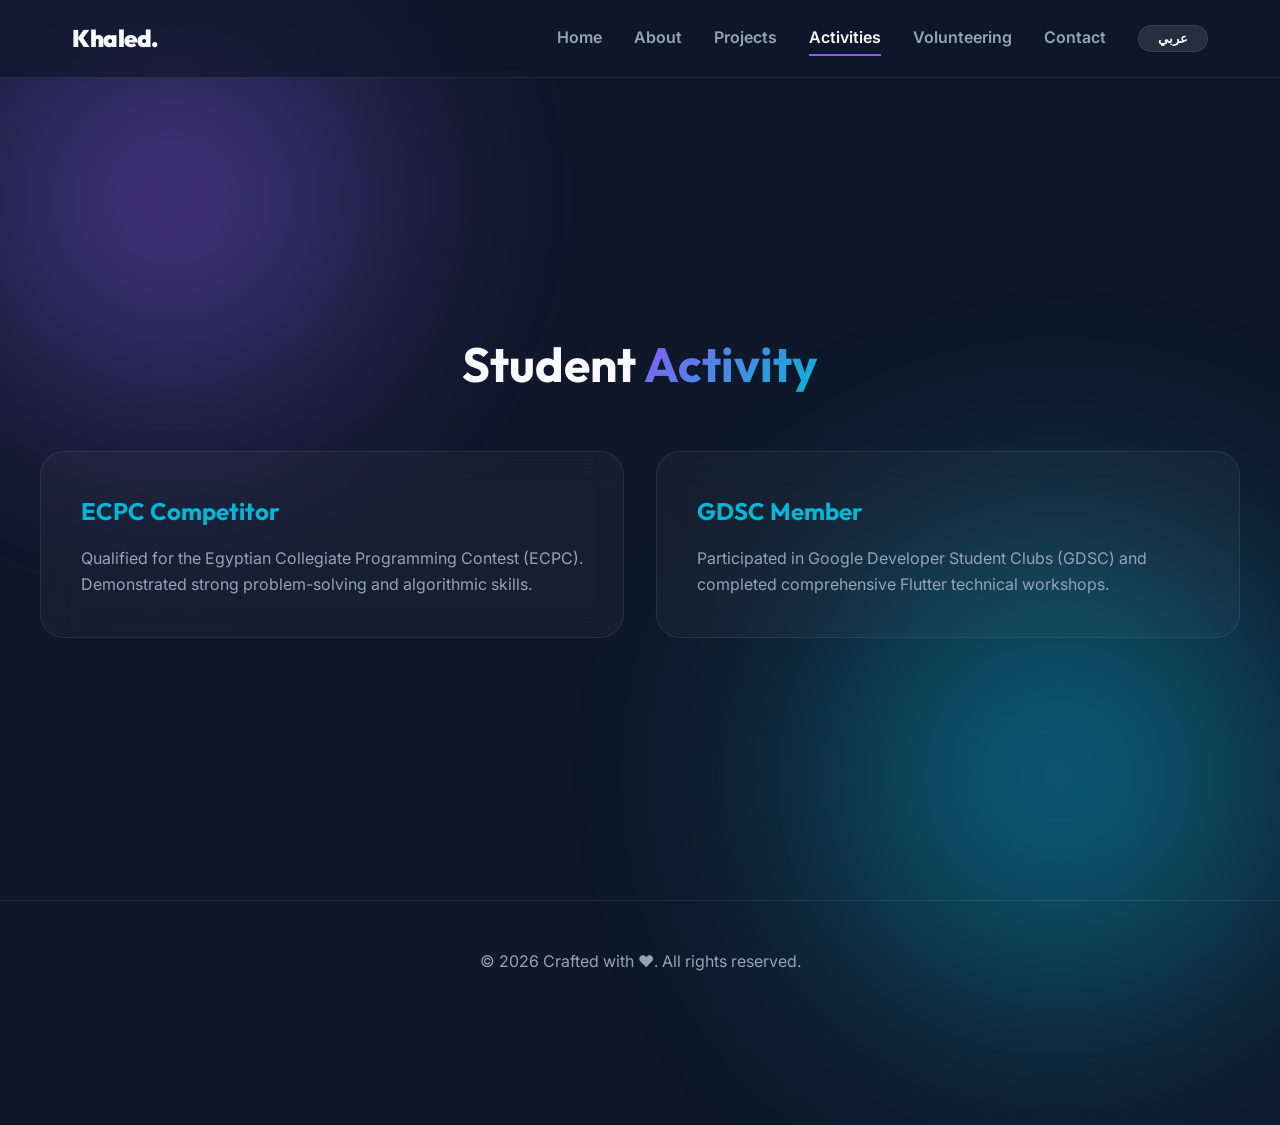
==== activities.html @ 35ad0181 "first commit" ====
<!DOCTYPE html>
<html lang="en" dir="ltr">
<head>
    <meta charset="UTF-8">
    <meta name="viewport" content="width=device-width, initial-scale=1.0">
    <title>Khaled Mohamed Saleh - Activities</title>
    <meta name="description" content="Khaled Mohamed Saleh - Software Engineer and BI Developer Portfolio">
    <link rel="preconnect" href="https://fonts.googleapis.com">
    <link rel="preconnect" href="https://fonts.gstatic.com" crossorigin>
    <link href="https://fonts.googleapis.com/css2?family=Cairo:wght@400;700;900&family=Inter:wght@300;400;600;800&family=Outfit:wght@400;700;900&display=swap" rel="stylesheet">
    <link rel="stylesheet" href="styles.css">
</head>
<body>
    <div class="blob blob-1"></div>
    <div class="blob blob-2"></div>

    <nav class="glass-nav">
        <div class="nav-container">
            <a href="index.html" class="logo">Khaled.</a>
            <div class="nav-links">
                <a href="index.html" data-i18n="navHome">Home</a>
                <a href="about.html" data-i18n="navAbout">About</a>
                <a href="projects.html" data-i18n="navProjects">Projects</a>
                <a href="activities.html" class="active" data-i18n="navActivities">Activities</a>
                <a href="volunteering.html" data-i18n="navVolunteering">Volunteering</a>
                <a href="contact.html" data-i18n="navContact">Contact</a>
                <button id="lang-toggle" class="lang-btn" data-i18n="changeLang">عربي</button>
            </div>
        </div>
    </nav>

    <main>
        <section id="activities" class="about">
            <div class="section-container">
                <h2 class="section-title slide-up"><span data-i18n="activitiesTitle">Student </span><span class="gradient-text" data-i18n="activitiesTitleSpan">Activity</span></h2>
                <div class="about-grid">
                    <div class="about-card glass-card slide-up" style="--delay: 1">
                        <h3 data-i18n="activity1Title">ECPC Competitor</h3>
                        <p data-i18n="activity1Desc">Qualified for the Egyptian Collegiate Programming Contest (ECPC). Demonstrated strong problem-solving and algorithmic skills.</p>
                    </div>
                    <div class="about-card glass-card slide-up" style="--delay: 2">
                        <h3 data-i18n="activity2Title">GDSC Member</h3>
                        <p data-i18n="activity2Desc">Participated in Google Developer Student Clubs (GDSC) and completed comprehensive Flutter technical workshops.</p>
                    </div>
                </div>
            </div>
        </section>
    </main>

    <footer>
        <p data-i18n="footer">© 2026 Crafted with ❤️. All rights reserved.</p>
    </footer>

    <script src="script.js"></script>
</body>
</html>
---- styles.css ----
:root {
    --bg-color: #0f172a;
    --text-color: #f8fafc;
    --text-muted: #94a3b8;
    --primary: #8b5cf6;
    --secondary: #06b6d4;
    --glass-bg: rgba(255, 255, 255, 0.03);
    --glass-border: rgba(255, 255, 255, 0.08);
    --font-sans: 'Inter', sans-serif;
    --font-heading: 'Outfit', sans-serif;
}

* {
    margin: 0;
    padding: 0;
    box-sizing: border-box;
    scroll-behavior: smooth;
}

body {
    background-color: var(--bg-color);
    color: var(--text-color);
    font-family: var(--font-sans);
    line-height: 1.6;
    overflow-x: hidden;
    position: relative;
}

/* Background Blobs for Atmosphere */
.blob {
    position: absolute;
    filter: blur(100px);
    z-index: -1;
    opacity: 0.6;
    animation: float 20s infinite alternate cubic-bezier(0.5, 0, 0.5, 1);
}

.blob-1 {
    top: -10%;
    left: -10%;
    width: 600px;
    height: 600px;
    background: radial-gradient(circle, var(--primary), transparent 70%);
}

.blob-2 {
    bottom: -10%;
    right: -10%;
    width: 700px;
    height: 700px;
    background: radial-gradient(circle, var(--secondary), transparent 70%);
    animation-direction: alternate-reverse;
}

@keyframes float {
    0% { transform: translate(0, 0) scale(1); }
    100% { transform: translate(100px, 100px) scale(1.2); }
}

/* Typography Elements */
h1, h2, h3, h4 {
    font-family: var(--font-heading);
    font-weight: 700;
}

.gradient-text {
    background: linear-gradient(135deg, var(--primary), var(--secondary));
    -webkit-background-clip: text;
    background-clip: text;
    -webkit-text-fill-color: transparent;
}

.text-center {
    text-align: center;
}

.mt-4 { margin-top: 2rem; }

/* Navigation */
.glass-nav {
    position: fixed;
    top: 0;
    width: 100%;
    z-index: 100;
    background: rgba(15, 23, 42, 0.7);
    backdrop-filter: blur(12px);
    -webkit-backdrop-filter: blur(12px);
    border-bottom: 1px solid var(--glass-border);
    transition: all 0.3s ease;
}

.nav-container {
    max-width: 1200px;
    margin: 0 auto;
    padding: 1.2rem 2rem;
    display: flex;
    justify-content: space-between;
    align-items: center;
}

.logo {
    font-family: var(--font-heading);
    font-size: 1.5rem;
    font-weight: 900;
    text-decoration: none;
    color: var(--text-color);
    letter-spacing: -0.5px;
}

.nav-links {
    display: flex;
    gap: 2rem;
}

.nav-links a {
    text-decoration: none;
    color: var(--text-muted);
    font-weight: 600;
    transition: color 0.3s ease;
    position: relative;
}

.nav-links a:hover {
    color: var(--text-color);
}

.nav-links a::after {
    content: '';
    position: absolute;
    width: 0%;
    height: 2px;
    bottom: -4px;
    left: 0;
    background: var(--primary);
    transition: width 0.3s ease;
}

.nav-links a:hover::after {
    width: 100%;
}

/* Layout Utilities */
section {
    min-height: 100vh;
    padding: 6rem 2rem 2rem;
    display: flex;
    align-items: center;
    justify-content: center;
}

.section-container {
    max-width: 1200px;
    width: 100%;
    margin: 0 auto;
}

.section-title {
    font-size: 3rem;
    margin-bottom: 3rem;
    text-align: center;
}

/* Buttons */
.btn {
    display: inline-block;
    padding: 1rem 2rem;
    border-radius: 50px;
    font-weight: 600;
    text-decoration: none;
    transition: transform 0.3s ease, box-shadow 0.3s ease;
    cursor: pointer;
}

.btn:hover {
    transform: translateY(-3px);
}

.btn-primary {
    background: linear-gradient(135deg, var(--primary), var(--secondary));
    color: white;
    box-shadow: 0 4px 15px rgba(139, 92, 246, 0.4);
}

.btn-primary:hover {
    box-shadow: 0 6px 20px rgba(139, 92, 246, 0.6);
}

.btn-secondary {
    background: var(--glass-bg);
    border: 1px solid var(--glass-border);
    color: var(--text-color);
    backdrop-filter: blur(10px);
}

.btn-secondary:hover {
    background: rgba(255, 255, 255, 0.1);
}

/* Glassmorphism Cards */
.glass-card {
    background: var(--glass-bg);
    backdrop-filter: blur(16px);
    -webkit-backdrop-filter: blur(16px);
    border: 1px solid var(--glass-border);
    border-radius: 24px;
    padding: 2.5rem;
    transition: transform 0.3s ease, border-color 0.3s ease;
}

.glass-card:hover {
    transform: translateY(-10px);
    border-color: rgba(255, 255, 255, 0.2);
}

/* Hero Section */
.hero {
    text-align: center;
}

.hero-content {
    max-width: 800px;
}

.hero .subtitle {
    font-size: 1.5rem;
    color: var(--text-muted);
    font-weight: 400;
}

.hero .title {
    font-size: 5rem;
    line-height: 1.1;
    margin: 1rem 0 2rem;
    letter-spacing: -2px;
}

.hero .description {
    font-size: 1.25rem;
    color: var(--text-muted);
    margin-bottom: 3rem;
    max-width: 600px;
    margin-inline: auto;
}

.cta-buttons {
    display: flex;
    gap: 1.5rem;
    justify-content: center;
}

/* About Section */
.about-grid {
    display: grid;
    grid-template-columns: repeat(auto-fit, minmax(300px, 1fr));
    gap: 2rem;
}

.about-card h3 {
    margin-bottom: 1rem;
    font-size: 1.5rem;
    color: var(--secondary);
}

.about-card p {
    color: var(--text-muted);
}

/* Projects Section */
.project-grid {
    display: grid;
    grid-template-columns: repeat(auto-fit, minmax(350px, 1fr));
    gap: 2rem;
}

.project-card {
    padding: 1.5rem;
    display: flex;
    flex-direction: column;
    gap: 1.5rem;
}

.project-img-placeholder {
    width: 100%;
    height: 200px;
    border-radius: 16px;
    display: flex;
    align-items: center;
    justify-content: center;
    font-weight: 700;
    color: rgba(255,255,255,0.7);
    font-size: 1.2rem;
}

.gradient-1 { background: linear-gradient(45deg, #1e3a8a, #3b82f6); }
.gradient-2 { background: linear-gradient(45deg, #064e3b, #10b981); }
.gradient-3 { background: linear-gradient(45deg, #4c1d95, #8b5cf6); }
.gradient-4 { background: linear-gradient(45deg, #9f1239, #f43f5e); }

.project-info h3 {
    font-size: 1.5rem;
    margin-bottom: 0.5rem;
}

.project-info p {
    color: var(--text-muted);
    margin-bottom: 1.5rem;
}

.tags {
    display: flex;
    gap: 0.5rem;
}

.tags span {
    background: rgba(255, 255, 255, 0.05);
    padding: 0.3rem 0.8rem;
    border-radius: 50px;
    font-size: 0.85rem;
    border: 1px solid var(--glass-border);
}

/* Footer */
footer {
    text-align: center;
    padding: 3rem 2rem;
    border-top: 1px solid var(--glass-border);
    color: var(--text-muted);
}

/* Animations */
.fade-in {
    opacity: 0;
    animation: fadeIn 1s forwards cubic-bezier(0.5, 0, 0, 1);
}

@keyframes fadeIn {
    from { opacity: 0; }
    to { opacity: 1; }
}

.slide-up {
    opacity: 0;
    transform: translateY(50px);
    transition: opacity 0.8s cubic-bezier(0.5, 0, 0, 1), transform 0.8s cubic-bezier(0.5, 0, 0, 1);
}

.slide-up.visible {
    opacity: 1;
    transform: translateY(0);
}

/* Responsive */
@media (max-width: 768px) {
    .hero .title {
        font-size: 3.5rem;
    }
    
    .nav-links {
        display: none;
    }
    
    .cta-buttons {
        flex-direction: column;
    }
}

/* Language Toggle Button */
.lang-btn {
    background: rgba(255, 255, 255, 0.1);
    border: 1px solid var(--glass-border);
    color: var(--text-color);
    padding: 0.3rem 1.2rem;
    border-radius: 50px;
    cursor: pointer;
    font-family: var(--font-sans);
    font-weight: 600;
    transition: all 0.3s ease;
}

.lang-btn:hover {
    background: rgba(139, 92, 246, 0.3);
}

/* RTL Support */
html[dir="rtl"] body {
    font-family: 'Cairo', sans-serif;
}

html[dir="rtl"] h1, 
html[dir="rtl"] h2, 
html[dir="rtl"] h3, 
html[dir="rtl"] h4,
html[dir="rtl"] .logo,
html[dir="rtl"] .lang-btn {
    font-family: 'Cairo', sans-serif;
}

html[dir="rtl"] .nav-links a::after {
    right: 0;
    left: auto;
}

/* Active Nav Link */
.nav-links a.active {
    color: var(--text-color);
}

.nav-links a.active::after {
    width: 100%;
}

/* Volunteering Gallery */
.volunteer-content {
    display: flex;
    flex-direction: column;
    gap: 2rem;
    align-items: center;
}

.volunteer-text {
    text-align: center;
    max-width: 800px;
    font-size: 1.15rem;
    line-height: 1.8;
}

.volunteer-gallery {
    display: grid;
    grid-template-columns: repeat(auto-fit, minmax(200px, 1fr));
    gap: 1.5rem;
    width: 100%;
}

.volunteer-gallery img {
    width: 100%;
    height: 250px;
    object-fit: cover;
    border-radius: 16px;
    border: 2px solid var(--glass-border);
    transition: transform 0.3s ease, box-shadow 0.3s ease;
}

.volunteer-gallery img:hover {
    transform: scale(1.05);
    box-shadow: 0 10px 30px rgba(0,0,0,0.3);
}
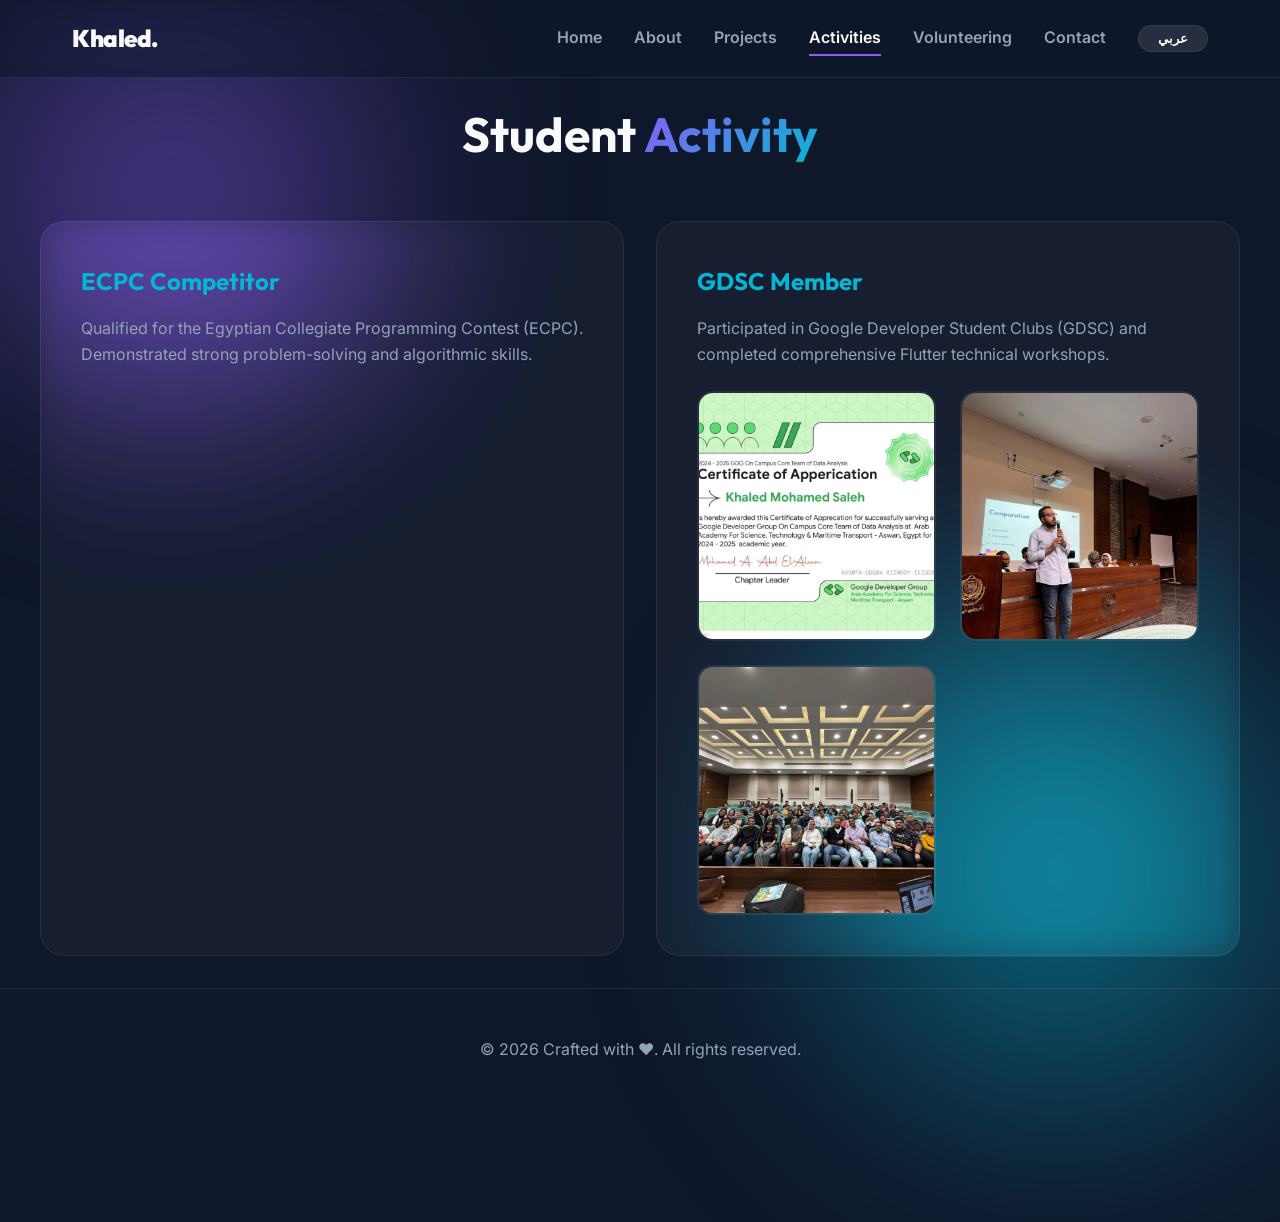
==== commit 1977a39c: "Add GDG images to activities" ====
--- a/activities.html
+++ b/activities.html
@@ -41,6 +41,11 @@
                     <div class="about-card glass-card slide-up" style="--delay: 2">
                         <h3 data-i18n="activity2Title">GDSC Member</h3>
                         <p data-i18n="activity2Desc">Participated in Google Developer Student Clubs (GDSC) and completed comprehensive Flutter technical workshops.</p>
+                        <div class="volunteer-gallery" style="margin-top: 1.5rem;">
+                            <img src="images/gdg-1.jpg" alt="GDG Activity 1">
+                            <img src="images/gdg-2.jpg" alt="GDG Activity 2">
+                            <img src="images/gdg-3.jpg" alt="GDG Activity 3">
+                        </div>
                     </div>
                 </div>
             </div>
--- a/styles.css
+++ b/styles.css
@@ -24,6 +24,12 @@
     line-height: 1.6;
     overflow-x: hidden;
     position: relative;
+    animation: pageFadeIn 0.8s cubic-bezier(0.4, 0, 0.2, 1) forwards;
+}
+
+@keyframes pageFadeIn {
+    from { opacity: 0; transform: translateY(15px); }
+    to { opacity: 1; transform: translateY(0); }
 }
 
 /* Background Blobs for Atmosphere */
@@ -53,8 +59,8 @@
 }
 
 @keyframes float {
-    0% { transform: translate(0, 0) scale(1); }
-    100% { transform: translate(100px, 100px) scale(1.2); }
+    0% { transform: translate(var(--mouse-x, 0px), var(--mouse-y, 0px)) scale(1); }
+    100% { transform: translate(calc(100px + var(--mouse-x, 0px)), calc(100px + var(--mouse-y, 0px))) scale(1.2); }
 }
 
 /* Typography Elements */
@@ -64,10 +70,18 @@
 }
 
 .gradient-text {
-    background: linear-gradient(135deg, var(--primary), var(--secondary));
+    background: linear-gradient(135deg, var(--primary), var(--secondary), #f43f5e, var(--primary));
+    background-size: 300% 300%;
+    animation: gradientFlow 8s ease infinite;
     -webkit-background-clip: text;
     background-clip: text;
     -webkit-text-fill-color: transparent;
+}
+
+@keyframes gradientFlow {
+    0% { background-position: 0% 50%; }
+    50% { background-position: 100% 50%; }
+    100% { background-position: 0% 50%; }
 }
 
 .text-center {
@@ -179,10 +193,19 @@
     background: linear-gradient(135deg, var(--primary), var(--secondary));
     color: white;
     box-shadow: 0 4px 15px rgba(139, 92, 246, 0.4);
+    position: relative;
+    animation: pulseGlow 3s infinite;
+}
+
+@keyframes pulseGlow {
+    0% { box-shadow: 0 0 0 0 rgba(139, 92, 246, 0.4); }
+    70% { box-shadow: 0 0 0 15px rgba(139, 92, 246, 0); }
+    100% { box-shadow: 0 0 0 0 rgba(139, 92, 246, 0); }
 }
 
 .btn-primary:hover {
     box-shadow: 0 6px 20px rgba(139, 92, 246, 0.6);
+    transform: translateY(-4px) scale(1.02);
 }
 
 .btn-secondary {
@@ -204,12 +227,13 @@
     border: 1px solid var(--glass-border);
     border-radius: 24px;
     padding: 2.5rem;
-    transition: transform 0.3s ease, border-color 0.3s ease;
+    transition: transform 0.5s cubic-bezier(0.4, 0, 0.2, 1), border-color 0.5s ease, box-shadow 0.5s ease;
 }
 
 .glass-card:hover {
-    transform: translateY(-10px);
+    transform: translateY(-10px) scale(1.02);
     border-color: rgba(255, 255, 255, 0.2);
+    box-shadow: 0 20px 40px rgba(0, 0, 0, 0.4), inset 0 0 0 1px rgba(255,255,255,0.05);
 }
 
 /* Hero Section */
@@ -317,6 +341,14 @@
     border-radius: 50px;
     font-size: 0.85rem;
     border: 1px solid var(--glass-border);
+    transition: all 0.3s ease;
+}
+
+.tags span:hover {
+    background: var(--primary);
+    color: white;
+    transform: translateY(-2px);
+    box-shadow: 0 4px 10px rgba(139, 92, 246, 0.3);
 }
 
 /* Footer */
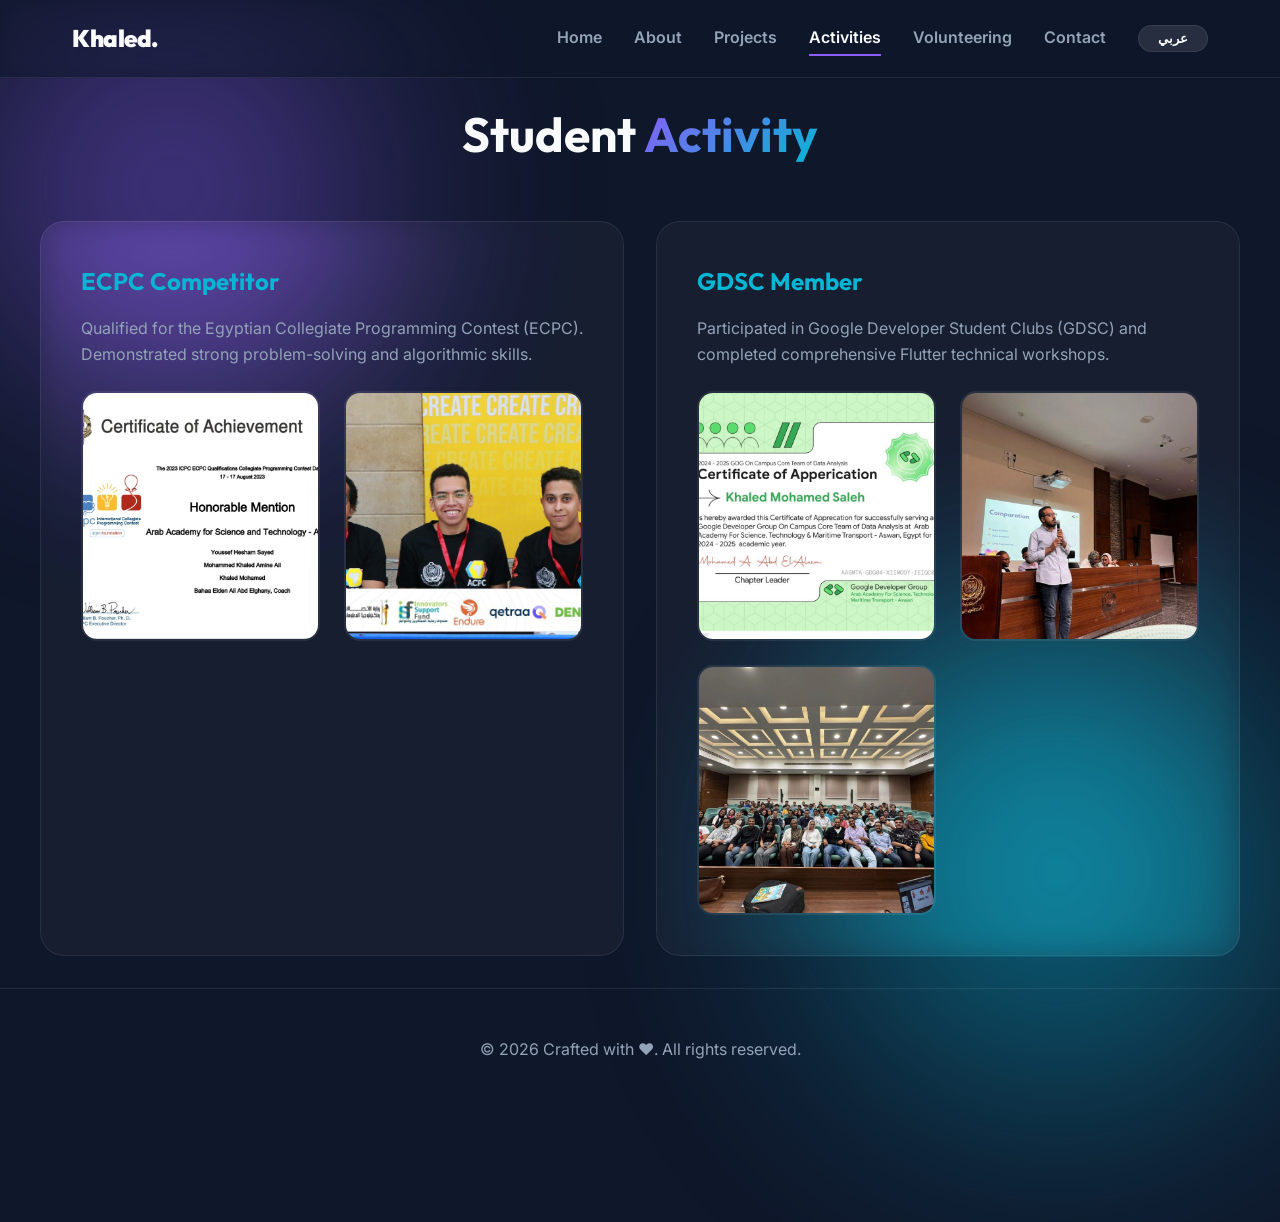
==== commit cb065974: "Add ECPC images to activities" ====
--- a/activities.html
+++ b/activities.html
@@ -37,6 +37,10 @@
                     <div class="about-card glass-card slide-up" style="--delay: 1">
                         <h3 data-i18n="activity1Title">ECPC Competitor</h3>
                         <p data-i18n="activity1Desc">Qualified for the Egyptian Collegiate Programming Contest (ECPC). Demonstrated strong problem-solving and algorithmic skills.</p>
+                        <div class="volunteer-gallery" style="margin-top: 1.5rem;">
+                            <img src="images/ecpc-1.jpg" alt="ECPC Activity 1">
+                            <img src="images/ecpc-2.jpg" alt="ECPC Activity 2">
+                        </div>
                     </div>
                     <div class="about-card glass-card slide-up" style="--delay: 2">
                         <h3 data-i18n="activity2Title">GDSC Member</h3>
